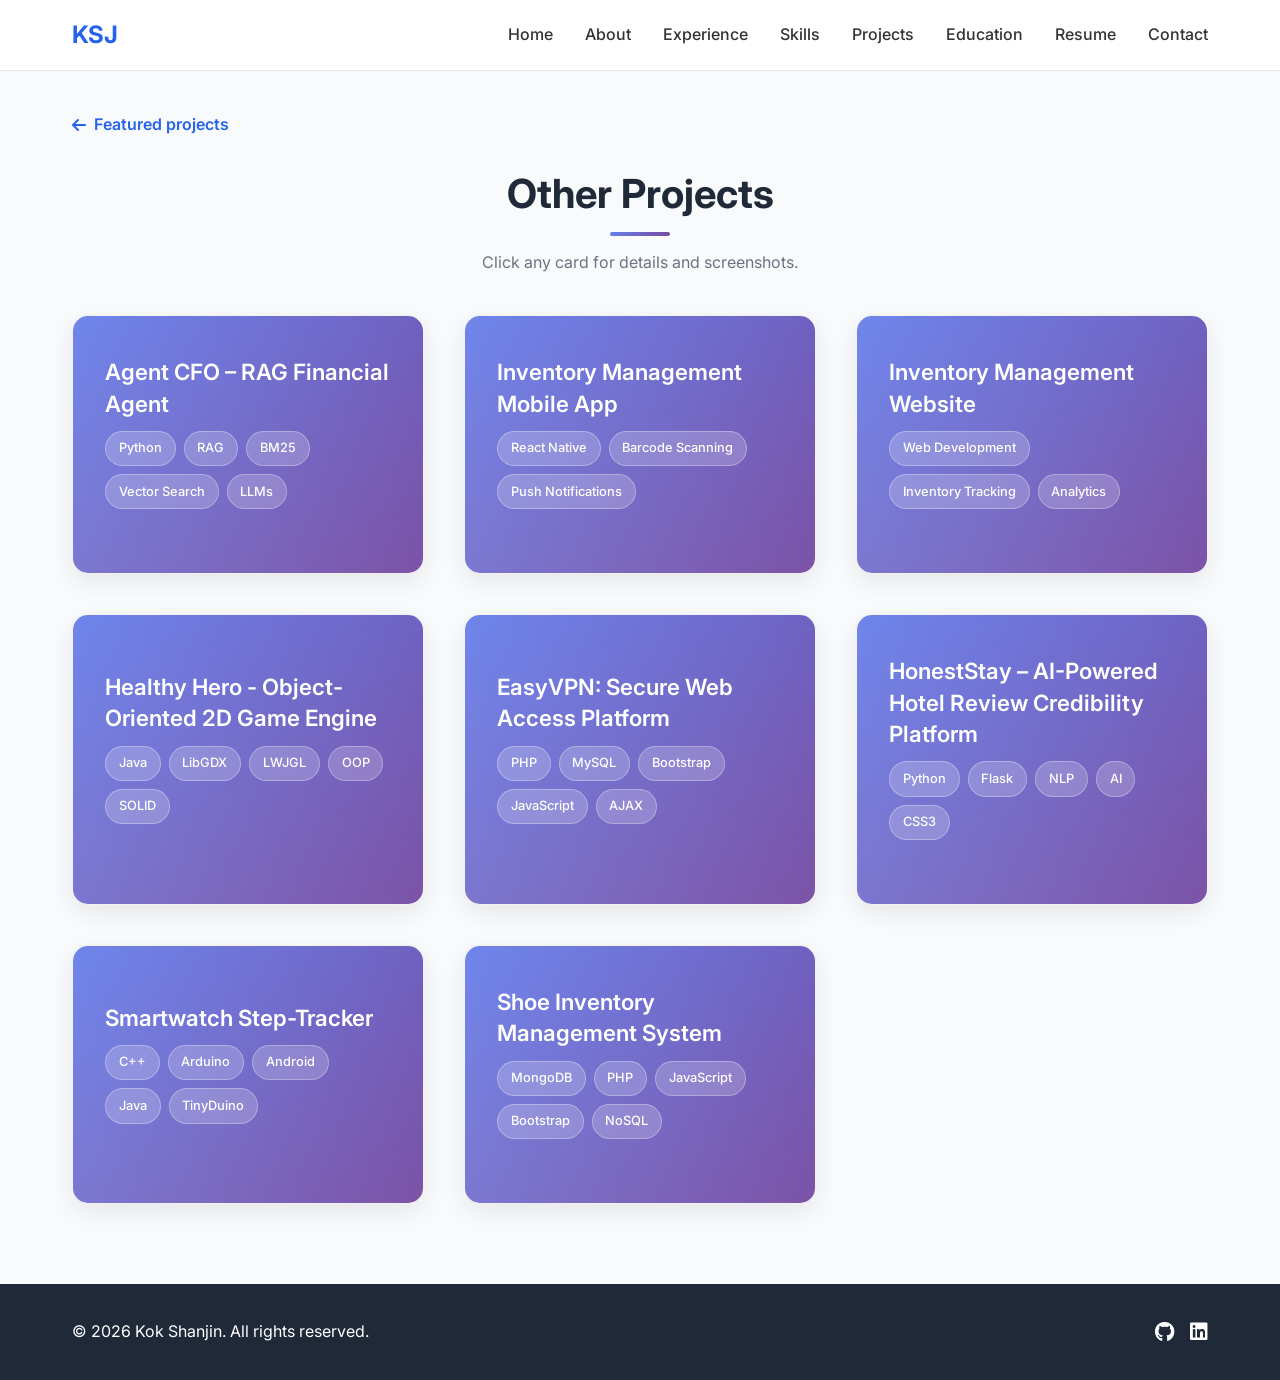
==== other-projects.html @ aec2866a "change the screenshots of some of the projects" ====
<!DOCTYPE html>
<html lang="en">

<head>
  <meta charset="UTF-8" />
  <meta name="viewport" content="width=device-width, initial-scale=1.0, maximum-scale=5.0, user-scalable=yes" />
  <meta name="theme-color" content="#2563eb" />
  <title>Other Projects | Kok Shanjin</title>
  <link rel="stylesheet" href="css/style.css" />
  <link href="https://fonts.googleapis.com/css2?family=Inter:wght@300;400;500;600;700&display=swap" rel="stylesheet">
  <link rel="stylesheet" href="https://cdnjs.cloudflare.com/ajax/libs/font-awesome/6.0.0/css/all.min.css">
</head>

<body class="subpage">
  <nav class="navbar">
    <div class="nav-container">
      <div class="nav-logo">
        <a href="index.html">KSJ</a>
      </div>
      <ul class="nav-menu">
        <li class="nav-item"><a href="index.html#home" class="nav-link">Home</a></li>
        <li class="nav-item"><a href="index.html#about" class="nav-link">About</a></li>
        <li class="nav-item"><a href="index.html#experience" class="nav-link">Experience</a></li>
        <li class="nav-item"><a href="index.html#skills" class="nav-link">Skills</a></li>
        <li class="nav-item"><a href="index.html#projects" class="nav-link active">Projects</a></li>
        <li class="nav-item"><a href="index.html#education" class="nav-link">Education</a></li>
        <li class="nav-item"><a href="index.html#resume" class="nav-link">Resume</a></li>
        <li class="nav-item"><a href="index.html#contact" class="nav-link">Contact</a></li>
      </ul>
      <div class="hamburger">
        <span class="bar"></span>
        <span class="bar"></span>
        <span class="bar"></span>
      </div>
    </div>
  </nav>

  <main class="projects other-projects-page">
    <div class="container">
      <a href="index.html#projects" class="project-back"><i class="fas fa-arrow-left"></i> Featured projects</a>
      <h1 class="section-title">Other Projects</h1>
      <p class="other-projects-intro">Click any card for details and screenshots.</p>
      <div class="projects-grid" id="otherProjects"></div>
    </div>
  </main>

  <footer class="footer">
    <div class="container">
      <div class="footer-content">
        <p>&copy; 2026 Kok Shanjin. All rights reserved.</p>
        <div class="social-links">
          <a href="https://github.com/shxnzzz" class="social-link" target="_blank" rel="noopener noreferrer"><i class="fab fa-github"></i></a>
          <a href="https://linkedin.com/in/shanjin-kok" class="social-link" target="_blank" rel="noopener noreferrer"><i class="fab fa-linkedin"></i></a>
        </div>
      </div>
    </div>
  </footer>

  <div id="projectModal" class="modal">
    <div class="modal-content">
      <span class="close" onclick="closeProjectModal()">&times;</span>
      <div id="modalContent"></div>
    </div>
  </div>

  <div id="imageModal" class="modal">
    <div class="modal-content image-modal-content">
      <span class="close" onclick="closeImageModal()">&times;</span>
      <img id="fullSizeImage" src="" alt="Full size image" class="full-size-image">
    </div>
  </div>

  <script src="js/projects-data.js"></script>
  <script src="js/script.js"></script>
</body>

</html>
---- css/style.css ----
/* Reset and Base Styles */
* {
  margin: 0;
  padding: 0;
  box-sizing: border-box;
}

html {
  scroll-behavior: smooth;
}

body {
  font-family: 'Inter', -apple-system, BlinkMacSystemFont, 'Segoe UI', Roboto, sans-serif;
  line-height: 1.6;
  color: #333;
  background-color: #ffffff;
  overflow-x: hidden;
  -webkit-font-smoothing: antialiased;
  -moz-osx-font-smoothing: grayscale;
  -webkit-tap-highlight-color: transparent;
}

.container {
  max-width: 1200px;
  margin: 0 auto;
  padding: 0 2rem;
}

/* Navigation */
.navbar {
  position: fixed;
  top: 0;
  width: 100%;
  background: rgba(255, 255, 255, 0.95);
  backdrop-filter: blur(10px);
  z-index: 1000;
  padding: 1rem 0;
  transition: all 0.3s ease;
  border-bottom: 1px solid rgba(0, 0, 0, 0.1);
}

.nav-container {
  max-width: 1200px;
  margin: 0 auto;
  padding: 0 2rem;
  display: flex;
  justify-content: space-between;
  align-items: center;
}

.nav-logo a {
  font-size: 1.5rem;
  font-weight: 700;
  color: #2563eb;
  text-decoration: none;
  transition: color 0.3s ease;
}

.nav-logo a:hover {
  color: #1d4ed8;
}

.nav-menu {
  display: flex;
  list-style: none;
  gap: 2rem;
}

.nav-link {
  color: #333;
  text-decoration: none;
  font-weight: 500;
  transition: color 0.3s ease;
  position: relative;
}

.nav-link:hover {
  color: #2563eb;
}

.nav-link::after {
  content: '';
  position: absolute;
  width: 0;
  height: 2px;
  bottom: -5px;
  left: 0;
  background-color: #2563eb;
  transition: width 0.3s ease;
}

.nav-link:hover::after {
  width: 100%;
}

.hamburger {
  display: none;
  flex-direction: column;
  cursor: pointer;
  padding: 0.5rem;
  border-radius: 4px;
  transition: all 0.3s ease;
}

.hamburger:hover {
  background-color: rgba(37, 99, 235, 0.1);
}

.bar {
  width: 25px;
  height: 3px;
  background-color: #333;
  margin: 3px 0;
  transition: 0.3s ease;
  border-radius: 2px;
}

.hamburger.active .bar:nth-child(1) {
  transform: rotate(-45deg) translate(-5px, 6px);
}

.hamburger.active .bar:nth-child(2) {
  opacity: 0;
}

.hamburger.active .bar:nth-child(3) {
  transform: rotate(45deg) translate(-5px, -6px);
}

/* Hero Section */
.hero {
  min-height: 100vh;
  display: flex;
  align-items: center;
  background: linear-gradient(135deg, #667eea 0%, #764ba2 100%);
  color: white;
  padding-top: 80px;
}

.hero-container {
  max-width: 1200px;
  margin: 0 auto;
  padding: 0 2rem;
  display: grid;
  grid-template-columns: 1fr 1fr;
  gap: 4rem;
  align-items: center;
}

.hero-title {
  font-size: 3.5rem;
  font-weight: 700;
  margin-bottom: 1rem;
  line-height: 1.2;
}

.highlight {
  color: #fbbf24;
}

.hero-subtitle {
  font-size: 1.25rem;
  margin-bottom: 1rem;
  opacity: 0.9;
}

.hero-description {
  font-size: 1.1rem;
  margin-bottom: 2rem;
  opacity: 0.8;
  line-height: 1.7;
}

.hero-buttons {
  display: flex;
  gap: 1rem;
  flex-wrap: wrap;
}

.btn {
  padding: 0.75rem 2rem;
  border-radius: 8px;
  text-decoration: none;
  font-weight: 600;
  transition: all 0.3s ease;
  display: inline-block;
  border: none;
  cursor: pointer;
  font-size: 1rem;
}

.btn-primary {
  background: #fbbf24;
  color: #1f2937;
}

.btn-primary:hover {
  background: #f59e0b;
  transform: translateY(-2px);
  box-shadow: 0 10px 25px rgba(251, 191, 36, 0.3);
}

.btn-secondary {
  background: #f1f5f9;
  color: #2563eb;
  border: 2px solid #2563eb;
  box-shadow: 0 2px 4px rgba(37, 99, 235, 0.1);
}

.btn-secondary:hover {
  background: #2563eb;
  color: white;
  transform: translateY(-2px);
  box-shadow: 0 10px 25px rgba(37, 99, 235, 0.3);
}

/* Hero section secondary button styling */
.hero .btn-secondary {
  background: transparent;
  color: white;
  border: 2px solid white;
}

.hero .btn-secondary:hover {
  background: white;
  color: #1f2937;
  transform: translateY(-2px);
  box-shadow: 0 10px 25px rgba(255, 255, 255, 0.3);
}

.hero-image {
  display: flex;
  justify-content: center;
  align-items: center;
}

.profile-image {
  width: 300px;
  height: 300px;
  border-radius: 50%;
  object-fit: cover;
  border: 3px solid rgba(255, 255, 255, 0.2);
  box-shadow: 0 10px 30px rgba(0, 0, 0, 0.3);
  transition: transform 0.3s ease;
}

.profile-image:hover {
  transform: scale(1.05);
}

.profile-placeholder {
  width: 300px;
  height: 300px;
  background: rgba(255, 255, 255, 0.1);
  border-radius: 50%;
  display: flex;
  align-items: center;
  justify-content: center;
  font-size: 5rem;
  color: rgba(255, 255, 255, 0.3);
  border: 3px solid rgba(255, 255, 255, 0.2);
}

/* Section Styles */
section {
  padding: 5rem 0;
}

.section-title {
  font-size: 2.5rem;
  font-weight: 700;
  text-align: center;
  margin-bottom: 3rem;
  color: #1f2937;
  position: relative;
}

.section-title::after {
  content: '';
  position: absolute;
  bottom: -10px;
  left: 50%;
  transform: translateX(-50%);
  width: 60px;
  height: 4px;
  background: linear-gradient(90deg, #667eea, #764ba2);
  border-radius: 2px;
}

/* About Section */
.about {
  background: #f8fafc;
}

.about-content {
  max-width: 800px;
  margin: 0 auto;
}

.about-text p {
  font-size: 1.1rem;
  margin-bottom: 1.5rem;
  color: #4b5563;
  line-height: 1.8;
}

.about-stats {
  display: grid;
  grid-template-columns: repeat(auto-fit, minmax(150px, 1fr));
  gap: 2rem;
  margin-top: 3rem;
}

.stat {
  text-align: center;
  padding: 2rem;
  background: white;
  border-radius: 12px;
  box-shadow: 0 4px 6px rgba(0, 0, 0, 0.05);
  transition: transform 0.3s ease;
}

.stat:hover {
  transform: translateY(-5px);
}

.stat h3 {
  font-size: 2.5rem;
  font-weight: 700;
  color: #2563eb;
  margin-bottom: 0.5rem;
}

.stat p {
  color: #6b7280;
  font-weight: 500;
}

/* Work Experience Section */
.experience {
  background: #f8fafc;
}

.experience-timeline {
  max-width: 800px;
  margin: 0 auto;
}

.experience-item {
  background: white;
  padding: 2rem 2rem 2rem 3.25rem;
  border-radius: 12px;
  box-shadow: 0 4px 6px rgba(0, 0, 0, 0.05);
  margin-bottom: 2rem;
  position: relative;
  transition: transform 0.3s ease;
}

.experience-item:hover {
  transform: translateY(-5px);
}

.experience-item::before {
  content: '';
  position: absolute;
  left: 1.25rem;
  top: 2.6rem;
  width: 12px;
  height: 12px;
  background: #2563eb;
  border-radius: 50%;
  border: 3px solid white;
  box-shadow: 0 0 0 3px #e0e7ff;
}

.experience-header h3 {
  font-size: 1.5rem;
  font-weight: 600;
  color: #1f2937;
  margin-bottom: 0.5rem;
}

.company {
  font-size: 1.1rem;
  color: #2563eb;
  font-weight: 500;
  margin-bottom: 0.25rem;
}

.duration {
  color: #6b7280;
  font-size: 0.9rem;
  margin-bottom: 1rem;
}

.experience-content ul {
  list-style: none;
  padding: 0;
}

.experience-content li {
  position: relative;
  padding-left: 1.5rem;
  margin-bottom: 0.75rem;
  color: #4b5563;
  line-height: 1.6;
}

.experience-content li::before {
  content: '▸';
  position: absolute;
  left: 0;
  color: #2563eb;
  font-weight: bold;
}

/* Education Section */
.education {
  background: #f8fafc;
}

.education-timeline {
  max-width: 900px;
  margin: 0 auto;
}

.education-item {
  background: white;
  padding: 2.5rem 2.5rem 2.5rem 3.5rem;
  border-radius: 12px;
  box-shadow: 0 4px 6px rgba(0, 0, 0, 0.05);
  margin-bottom: 2rem;
  position: relative;
  transition: transform 0.3s ease;
}

.education-item:hover {
  transform: translateY(-5px);
}

.education-item::before {
  content: '';
  position: absolute;
  left: 1.25rem;
  top: 3.1rem;
  width: 12px;
  height: 12px;
  background: #10b981;
  border-radius: 50%;
  border: 3px solid white;
  box-shadow: 0 0 0 3px #d1fae5;
}

.education-header h3 {
  font-size: 1.5rem;
  font-weight: 600;
  color: #1f2937;
  margin-bottom: 0.5rem;
}

.degree {
  font-size: 1.1rem;
  color: #10b981;
  font-weight: 500;
  margin-bottom: 0.25rem;
}

.education-content h4 {
  font-size: 1.1rem;
  font-weight: 600;
  color: #374151;
  margin: 1.5rem 0 1rem 0;
}

.education-content h4:first-of-type {
  margin-top: 1rem;
}

.education-content ul {
  list-style: none;
  padding: 0;
}

.education-content li {
  position: relative;
  padding-left: 1.5rem;
  margin-bottom: 0.75rem;
  color: #4b5563;
  line-height: 1.6;
}

.education-content li::before {
  content: '▸';
  position: absolute;
  left: 0;
  color: #10b981;
  font-weight: bold;
}

.education-content ul ul {
  margin-top: 0.5rem;
  margin-left: 1rem;
}

.education-content ul ul li {
  font-size: 0.95rem;
  color: #6b7280;
}

.education-content ul ul li::before {
  content: '•';
  color: #10b981;
}

/* Skills Section */
.skills-grid {
  display: grid;
  grid-template-columns: repeat(auto-fill, minmax(min(100%, 340px), 1fr));
  gap: 2rem;
}

.skill-category {
  background: white;
  padding: 2rem;
  border-radius: 12px;
  box-shadow: 0 4px 6px rgba(0, 0, 0, 0.05);
  transition: transform 0.3s ease;
}

.skill-category:hover {
  transform: translateY(-5px);
}

.skill-category h3 {
  font-size: 1.5rem;
  font-weight: 600;
  margin-bottom: 1.5rem;
  color: #1f2937;
}

.skill-items {
  display: flex;
  flex-wrap: wrap;
  gap: 0.75rem;
}

.skill-item {
  background: #e0e7ff;
  color: #3730a3;
  padding: 0.75rem 1rem;
  border-radius: 20px;
  font-size: 0.9rem;
  font-weight: 500;
  transition: all 0.3s ease;
  display: flex;
  align-items: center;
  gap: 0.5rem;
  border: 1px solid transparent;
}

.skill-item:hover {
  background: #c7d2fe;
  transform: translateY(-2px);
  box-shadow: 0 4px 8px rgba(0, 0, 0, 0.1);
}

.skill-icon {
  width: 20px;
  height: 20px;
  object-fit: contain;
}

.skill-item i {
  font-size: 1rem;
  color: #3730a3;
}

/* Projects Section */
.projects {
  background: #f8fafc;
}

.projects-grid {
  display: grid;
  grid-template-columns: repeat(auto-fill, minmax(min(100%, 300px), 1fr));
  gap: 2.5rem;
  max-width: 1200px;
  margin: 0 auto;
}

.project-card {
  background: white;
  border-radius: 16px;
  overflow: hidden;
  box-shadow: 0 8px 25px rgba(0, 0, 0, 0.08);
  transition: all 0.4s ease;
  border: 1px solid rgba(0, 0, 0, 0.05);
  cursor: pointer;
  min-height: 200px;
  display: flex;
  flex-direction: column;
}

.project-card:hover {
  transform: translateY(-8px) scale(1.02);
  box-shadow: 0 20px 40px rgba(0, 0, 0, 0.15);
  border-color: rgba(37, 99, 235, 0.2);
}

.project-image {
  height: 200px;
  background: linear-gradient(135deg, #667eea 0%, #764ba2 100%);
  display: flex;
  align-items: center;
  justify-content: center;
}

.project-placeholder {
  font-size: 3rem;
  color: rgba(255, 255, 255, 0.7);
}

.project-content {
  padding: 2rem;
}

.project-content h3 {
  font-size: 1.5rem;
  font-weight: 600;
  margin-bottom: 1rem;
  color: #1f2937;
}

.project-content p {
  color: #6b7280;
  margin-bottom: 1.5rem;
  line-height: 1.6;
}

.project-tech {
  display: flex;
  flex-wrap: wrap;
  gap: 0.5rem;
  margin-bottom: 1.5rem;
  position: relative;
  z-index: 1;
}

.project-tech span {
  background: rgba(255, 255, 255, 0.2);
  color: white;
  padding: 0.4rem 0.8rem;
  border-radius: 20px;
  font-size: 0.8rem;
  font-weight: 500;
  backdrop-filter: blur(10px);
  border: 1px solid rgba(255, 255, 255, 0.3);
  transition: all 0.3s ease;
}

.project-tech span:hover {
  background: rgba(255, 255, 255, 0.3);
  transform: translateY(-2px);
}

.project-live-link {
  display: inline-flex;
  align-items: center;
  gap: 0.4rem;
  align-self: flex-start;
  position: relative;
  z-index: 2;
  color: white;
  text-decoration: none;
  font-size: 0.85rem;
  font-weight: 600;
  padding: 0.35rem 0.85rem;
  border-radius: 20px;
  border: 1px solid rgba(255, 255, 255, 0.55);
  background: rgba(255, 255, 255, 0.18);
}

.project-live-link:hover {
  background: rgba(255, 255, 255, 0.32);
}

.modal-live-link {
  margin-bottom: 1.5rem;
}

.project-links {
  display: flex;
  gap: 1rem;
}

.project-link {
  color: #2563eb;
  text-decoration: none;
  font-weight: 500;
  transition: color 0.3s ease;
  display: flex;
  align-items: center;
  gap: 0.5rem;
}

.project-link:hover {
  color: #1d4ed8;
}

/* Project Image Styling */
.project-img {
  width: 100%;
  height: 200px;
  object-fit: cover;
  border-radius: 8px 8px 0 0;
  transition: transform 0.3s ease;
}

.project-img:hover {
  transform: scale(1.05);
}

/* Project Features Styling */
.project-features {
  margin: 1.5rem 0;
}

.project-features h4 {
  font-size: 1.1rem;
  font-weight: 600;
  color: #1f2937;
  margin-bottom: 0.75rem;
}

.project-features ul {
  list-style: none;
  padding: 0;
  margin: 0;
}

.project-features li {
  position: relative;
  padding-left: 1.25rem;
  margin-bottom: 0.5rem;
  color: #4b5563;
  font-size: 0.95rem;
  line-height: 1.5;
}

.project-features li::before {
  content: '▸';
  position: absolute;
  left: 0;
  color: #10b981;
  font-weight: bold;
}

/* Project Role Styling */
.project-role {
  margin: 1.5rem 0;
  padding: 1rem;
  background: #f0f9ff;
  border-left: 4px solid #0ea5e9;
  border-radius: 0 8px 8px 0;
}

.project-role h4 {
  font-size: 1.1rem;
  font-weight: 600;
  color: #0c4a6e;
  margin-bottom: 0.5rem;
}

.project-role p {
  color: #0369a1;
  margin: 0;
  font-size: 0.95rem;
  line-height: 1.5;
}

/* Project Achievement Styling */
.project-achievement {
  margin: 1.5rem 0;
  padding: 1rem;
  background: #f0fdf4;
  border-left: 4px solid #10b981;
  border-radius: 0 8px 8px 0;
}

.project-achievement p {
  color: #065f46;
  margin: 0;
  font-size: 0.95rem;
  line-height: 1.5;
}

/* Project Gallery Styling */
.project-gallery {
  display: flex;
  gap: 0.5rem;
  margin-top: 1rem;
  overflow-x: auto;
  padding-bottom: 0.5rem;
}

.gallery-img {
  width: 80px;
  height: 60px;
  object-fit: cover;
  border-radius: 6px;
  border: 2px solid #e5e7eb;
  transition: all 0.3s ease;
  flex-shrink: 0;
}

.gallery-img:hover {
  transform: scale(1.1);
  border-color: #10b981;
  box-shadow: 0 4px 8px rgba(0, 0, 0, 0.1);
}

/* New Project Card Structure */
.project-card {
  cursor: pointer;
  transition: all 0.3s ease;
}

.project-header {
  display: flex;
  align-items: center;
  gap: 1.5rem;
  padding: 2.5rem 2rem;
  background: linear-gradient(135deg, #667eea 0%, #764ba2 100%);
  color: white;
  position: relative;
  overflow: hidden;
  flex: 1; /* Take up remaining space */
}

.project-header::before {
  content: '';
  position: absolute;
  top: 0;
  left: 0;
  right: 0;
  bottom: 0;
  background: linear-gradient(45deg, rgba(255,255,255,0.1) 0%, rgba(255,255,255,0) 100%);
  pointer-events: none;
}

.project-basic-info {
  flex: 1;
  display: flex;
  flex-direction: column;
  gap: 0.75rem;
}

.project-basic-info h3 {
  margin: 0;
  font-size: 1.4rem;
  font-weight: 600;
  color: white;
  position: relative;
  z-index: 1;
  line-height: 1.4;
  overflow-wrap: break-word;
}

.expand-indicator {
  align-self: flex-end;
  color: #6b7280;
  transition: transform 0.3s ease;
}

.project-card.expanded .expand-indicator {
  transform: rotate(180deg);
}

.project-expanded-content {
  padding-top: 1rem;
  border-top: 1px solid #e5e7eb;
  animation: slideDown 0.3s ease;
}

@keyframes slideDown {
  from {
    opacity: 0;
    transform: translateY(-10px);
  }
  to {
    opacity: 1;
    transform: translateY(0);
  }
}

/* Resume Section */
.resume {
  background: linear-gradient(135deg, #f8fafc 0%, #e2e8f0 100%);
}

.resume-content {
  text-align: center;
  max-width: 700px;
  margin: 0 auto;
  background: white;
  border-radius: 20px;
  padding: 3rem;
  box-shadow: 0 20px 40px rgba(0, 0, 0, 0.1);
  border: 1px solid rgba(0, 0, 0, 0.05);
}

.resume-content p {
  font-size: 1.2rem;
  color: #6b7280;
  margin-bottom: 2.5rem;
  line-height: 1.7;
}

.resume-buttons {
  display: flex;
  gap: 1.5rem;
  justify-content: center;
  flex-wrap: wrap;
}

.resume-buttons .btn {
  display: flex;
  align-items: center;
  gap: 0.75rem;
  padding: 1rem 2rem;
  font-size: 1.1rem;
  font-weight: 600;
  border-radius: 12px;
  transition: all 0.3s ease;
}

.resume-buttons .btn-secondary {
  background: #e2e8f0;
  color: #2563eb;
  border: 2px solid #2563eb;
  box-shadow: 0 2px 4px rgba(37, 99, 235, 0.1);
}

.resume-buttons .btn:hover {
  transform: translateY(-2px);
  box-shadow: 0 8px 25px rgba(0, 0, 0, 0.15);
}

/* Contact Links */
.contact-link {
  color: #2563eb;
  text-decoration: none;
  transition: color 0.3s ease;
}

.contact-link:hover {
  color: #1d4ed8;
  text-decoration: underline;
}

/* Contact Section */
.contact-content {
  display: flex;
  justify-content: center;
  align-items: center;
  max-width: 800px;
  margin: 0 auto;
  background: white;
  border-radius: 20px;
  padding: 3rem;
  box-shadow: 0 20px 40px rgba(0, 0, 0, 0.1);
  border: 1px solid rgba(0, 0, 0, 0.05);
}

.contact-info h3 {
  font-size: 2.5rem;
  font-weight: 700;
  margin-bottom: 1.5rem;
  color: #1f2937;
  text-align: center;
  background: linear-gradient(135deg, #667eea 0%, #764ba2 100%);
  -webkit-background-clip: text;
  -webkit-text-fill-color: transparent;
  background-clip: text;
}

.contact-info p {
  color: #6b7280;
  margin-bottom: 3rem;
  line-height: 1.7;
  text-align: center;
  font-size: 1.1rem;
}

.contact-methods {
  display: flex;
  flex-direction: column;
  gap: 2rem;
}

.contact-method {
  display: flex;
  align-items: center;
  gap: 1.5rem;
  padding: 1.5rem;
  background: #f8fafc;
  border-radius: 12px;
  transition: all 0.3s ease;
  border: 1px solid rgba(0, 0, 0, 0.05);
}

.contact-method:hover {
  background: #f1f5f9;
  transform: translateY(-2px);
  box-shadow: 0 8px 25px rgba(0, 0, 0, 0.1);
}

.contact-method i {
  font-size: 2rem;
  color: #2563eb;
  width: 40px;
  text-align: center;
}

.contact-method h4 {
  font-weight: 600;
  margin-bottom: 0.25rem;
  color: #1f2937;
}

.contact-method p {
  color: #6b7280;
  margin: 0;
}

.contact-form {
  background: white;
  padding: 2rem;
  border-radius: 12px;
  box-shadow: 0 4px 6px rgba(0, 0, 0, 0.05);
}

.form-group {
  margin-bottom: 1.5rem;
}

.form-group input,
.form-group textarea {
  width: 100%;
  padding: 0.75rem;
  border: 2px solid #e5e7eb;
  border-radius: 8px;
  font-size: 1rem;
  transition: border-color 0.3s ease;
  font-family: inherit;
}

.form-group input:focus,
.form-group textarea:focus {
  outline: none;
  border-color: #2563eb;
}

.form-group textarea {
  resize: vertical;
  min-height: 120px;
}

/* Footer */
.footer {
  background: #1f2937;
  color: white;
  padding: 2rem 0;
}

.footer-content {
  display: flex;
  justify-content: space-between;
  align-items: center;
  flex-wrap: wrap;
  gap: 1rem;
}

.social-links {
  display: flex;
  gap: 1rem;
}

.social-link {
  color: white;
  font-size: 1.25rem;
  transition: color 0.3s ease;
}

.social-link:hover {
  color: #fbbf24;
}

/* Responsive Design */
@media (max-width: 768px) {
  .hamburger {
    display: flex;
    z-index: 1001;
  }

  .nav-menu {
    position: fixed;
    left: -100%;
    top: 0;
    flex-direction: column;
    background-color: rgba(255, 255, 255, 0.98);
    backdrop-filter: blur(10px);
    width: 100%;
    height: 100vh;
    text-align: center;
    transition: 0.3s ease;
    box-shadow: 0 10px 27px rgba(0, 0, 0, 0.1);
    padding: 5rem 0 2rem 0;
    z-index: 1000;
    overflow-y: auto;
  }

  .nav-menu.active {
    left: 0;
  }

  .nav-menu li {
    margin: 1rem 0;
  }

  .nav-link {
    font-size: 1.2rem;
    padding: 1rem 2rem;
    display: block;
    border-radius: 8px;
    margin: 0 1rem;
    transition: all 0.3s ease;
  }

  .nav-link:hover {
    background-color: rgba(37, 99, 235, 0.1);
    color: #2563eb;
  }

  .container {
    padding: 0 1rem;
  }

  .nav-container {
    padding: 0 1rem;
  }

  .hero-container {
    grid-template-columns: 1fr;
    text-align: center;
    gap: 2rem;
    padding: 0 1rem;
  }

  .hero-title {
    font-size: 2.5rem;
    line-height: 1.1;
    margin-bottom: 1.5rem;
  }

  .hero-subtitle {
    font-size: 1.1rem;
    margin-bottom: 1.5rem;
  }

  .hero-description {
    font-size: 1rem;
    margin-bottom: 2.5rem;
  }

  .hero-buttons {
    justify-content: center;
    flex-direction: column;
    align-items: center;
    gap: 1rem;
  }

  .btn {
    width: 100%;
    max-width: 280px;
    padding: 1rem 2rem;
    font-size: 1.1rem;
    text-align: center;
  }

  .profile-image {
    width: 250px;
    height: 250px;
  }

  .contact-content {
    grid-template-columns: 1fr;
    gap: 2rem;
  }

  section {
    padding: 3rem 0;
  }

  .section-title {
    font-size: 2rem;
    margin-bottom: 2rem;
  }

  .about-stats {
    grid-template-columns: 1fr;
    gap: 1.5rem;
    margin-top: 2rem;
  }

  .stat {
    padding: 1.5rem;
  }

  .stat h3 {
    font-size: 2rem;
  }

  .projects-grid {
    gap: 1.5rem;
  }

  .project-header {
    padding: 2rem 1.5rem;
    flex-direction: column;
    align-items: flex-start;
    gap: 1rem;
  }

  .project-basic-info h3 {
    font-size: 1.2rem;
  }

  .project-tech {
    gap: 0.5rem;
  }

  .project-tech span {
    font-size: 0.75rem;
    padding: 0.3rem 0.6rem;
  }

  .project-gallery {
    gap: 0.5rem;
    margin-top: 1rem;
  }

  .gallery-img {
    width: 70px;
    height: 50px;
  }

  .skills-grid {
    gap: 1.5rem;
  }

  .skill-category {
    padding: 1.5rem;
  }

  .skill-category h3 {
    font-size: 1.3rem;
    margin-bottom: 1rem;
  }

  .skill-items {
    gap: 0.5rem;
  }

  .skill-item {
    padding: 0.6rem 0.8rem;
    font-size: 0.85rem;
  }

  .experience-item {
    padding: 1.5rem 1.5rem 1.5rem 3rem;
    margin-bottom: 1.5rem;
  }

  .experience-header h3 {
    font-size: 1.3rem;
  }

  .company {
    font-size: 1rem;
  }

  .education-item {
    padding: 1.5rem 1.5rem 1.5rem 3rem;
    margin-bottom: 1.5rem;
  }

  .education-header h3 {
    font-size: 1.3rem;
  }

  .degree {
    font-size: 1rem;
  }

  .contact-content {
    padding: 2rem 1.5rem;
    margin: 0 1rem;
  }

  .contact-info h3 {
    font-size: 1.8rem;
    margin-bottom: 1rem;
  }

  .contact-info p {
    font-size: 1rem;
    margin-bottom: 2rem;
  }

  .contact-methods {
    gap: 1.5rem;
  }

  .contact-method {
    padding: 1rem;
    flex-direction: column;
    text-align: center;
    gap: 0.5rem;
  }

  .contact-method i {
    font-size: 1.5rem;
  }

  .contact-method h4 {
    font-size: 1rem;
  }

  .contact-method p {
    font-size: 0.9rem;
  }

  .resume-content {
    padding: 2rem 1.5rem;
    margin: 0 1rem;
  }

  .resume-content p {
    font-size: 1rem;
    margin-bottom: 2rem;
  }

  .resume-buttons {
    flex-direction: column;
    align-items: center;
    gap: 1rem;
  }
  
  .resume-buttons .btn {
    width: 100%;
    max-width: 300px;
    justify-content: center;
    padding: 1rem 2rem;
    font-size: 1rem;
  }

  .footer-content {
    flex-direction: column;
    text-align: center;
    gap: 1rem;
    padding: 0 1rem;
  }
  
  /* Modal responsive styles */
  .modal-content {
    margin: 5% auto;
    padding: 1.5rem;
    width: 95%;
    max-height: 90vh;
    border-radius: 8px;
  }
  
  .modal-project-title {
    font-size: 1.5rem;
    padding-right: 2rem;
    line-height: 1.3;
  }
  
  .modal-project-description {
    font-size: 1rem;
    line-height: 1.6;
  }
  
  .modal-project-tech {
    gap: 0.4rem;
  }
  
  .modal-project-tech span {
    font-size: 0.8rem;
    padding: 0.4rem 0.8rem;
  }
  
  .modal-project-features h4 {
    font-size: 1.1rem;
  }
  
  .modal-project-features li {
    font-size: 0.9rem;
    line-height: 1.5;
  }
  
  .modal-project-role,
  .modal-project-achievement {
    padding: 1rem;
  }
  
  .modal-project-role h4,
  .modal-project-achievement h4 {
    font-size: 1rem;
  }
  
  .modal-project-role p,
  .modal-project-achievement p {
    font-size: 0.9rem;
  }
  
  .modal-project-gallery {
    gap: 1rem;
  }
  
  .modal-gallery-img {
    max-height: 300px;
    border-radius: 6px;
  }
  
  .close {
    font-size: 24px;
    top: 0.5rem;
    right: 1rem;
  }
}

@media (max-width: 768px) {
  .projects-grid {
    gap: 1.5rem;
  }
}

/* Half-screen and medium width optimizations */
@media (max-width: 1024px) and (min-width: 769px) {
  .projects-grid {
    gap: 2rem;
  }
  
  .project-basic-info h3 {
    font-size: 1.3rem;
  }
  
  .project-header {
    padding: 2rem 1.5rem;
  }
}

/* Touch-friendly interactions */
@media (hover: none) and (pointer: coarse) {
  .btn {
    min-height: 44px;
    padding: 0.75rem 1.5rem;
  }
  
  .nav-link {
    min-height: 44px;
    display: flex;
    align-items: center;
    justify-content: center;
  }
  
  .project-card {
    cursor: pointer;
  }
  
  .skill-item {
    min-height: 44px;
    display: flex;
    align-items: center;
    justify-content: center;
  }
  
  .contact-method {
    min-height: 60px;
    cursor: pointer;
  }
  
  .gallery-img {
    min-height: 44px;
    min-width: 44px;
  }
}

@media (max-width: 480px) {
  .container {
    padding: 0 0.75rem;
  }

  .nav-container {
    padding: 0 0.75rem;
  }

  .hero-container {
    padding: 0 0.75rem;
  }

  .hero-title {
    font-size: 2rem;
    line-height: 1.1;
  }

  .hero-subtitle {
    font-size: 1rem;
  }

  .hero-description {
    font-size: 0.95rem;
  }

  .section-title {
    font-size: 1.8rem;
  }

  .btn {
    padding: 0.8rem 1.5rem;
    font-size: 1rem;
    min-height: 48px;
  }

  .profile-image {
    width: 200px;
    height: 200px;
  }

  .about-text p {
    font-size: 1rem;
    line-height: 1.7;
  }

  .stat {
    padding: 1.25rem;
  }

  .stat h3 {
    font-size: 1.8rem;
  }

  .project-header {
    padding: 1.5rem 1rem;
  }

  .project-basic-info h3 {
    font-size: 1.1rem;
  }

  .skill-category {
    padding: 1.25rem;
  }

  .skill-category h3 {
    font-size: 1.2rem;
  }

  .skill-item {
    padding: 0.5rem 0.7rem;
    font-size: 0.8rem;
  }

  .experience-item,
  .education-item {
    padding: 1.25rem 1.25rem 1.25rem 3rem;
  }

  .experience-header h3,
  .education-header h3 {
    font-size: 1.2rem;
  }

  .contact-content {
    padding: 1.5rem 1rem;
    margin: 0 0.5rem;
  }

  .contact-info h3 {
    font-size: 1.6rem;
  }

  .resume-content {
    padding: 1.5rem 1rem;
    margin: 0 0.5rem;
  }

  .modal-content {
    margin: 2% auto;
    padding: 1rem;
    width: 98%;
  }

  .modal-project-title {
    font-size: 1.3rem;
    padding-right: 1.5rem;
  }

  .modal-project-description {
    font-size: 0.95rem;
  }

  .modal-project-tech span {
    font-size: 0.75rem;
    padding: 0.3rem 0.6rem;
  }

  .modal-project-features li {
    font-size: 0.85rem;
  }

  .modal-gallery-img {
    max-height: 250px;
  }
}

/* Modal Styles */
.modal {
  display: none;
  position: fixed;
  z-index: 2000;
  left: 0;
  top: 0;
  width: 100%;
  height: 100%;
  background-color: rgba(0, 0, 0, 0.5);
  backdrop-filter: blur(5px);
  animation: fadeIn 0.3s ease;
}

.modal-content {
  background-color: white;
  margin: 5% auto;
  padding: 2rem;
  border-radius: 12px;
  width: 90%;
  max-width: 800px;
  max-height: 80vh;
  overflow-y: auto;
  position: relative;
  animation: slideIn 0.3s ease;
}

.close {
  color: #aaa;
  float: right;
  font-size: 28px;
  font-weight: bold;
  cursor: pointer;
  position: absolute;
  top: 1rem;
  right: 1.5rem;
  transition: color 0.3s ease;
}

.close:hover,
.close:focus {
  color: #000;
}

.modal-project-title {
  font-size: 2rem;
  font-weight: 700;
  color: #1f2937;
  margin-bottom: 1rem;
  padding-right: 2rem;
}

.modal-project-description {
  font-size: 1.1rem;
  color: #6b7280;
  line-height: 1.7;
  margin-bottom: 2rem;
}

.modal-project-tech {
  display: flex;
  flex-wrap: wrap;
  gap: 0.5rem;
  margin-bottom: 2rem;
}

.modal-project-tech span {
  background: #e0e7ff;
  color: #3730a3;
  padding: 0.5rem 1rem;
  border-radius: 20px;
  font-size: 0.9rem;
  font-weight: 500;
}

.modal-project-features {
  margin-bottom: 2rem;
}

.modal-project-features h4 {
  font-size: 1.2rem;
  font-weight: 600;
  color: #1f2937;
  margin-bottom: 1rem;
}

.modal-project-features ul {
  list-style: none;
  padding: 0;
}

.modal-project-features li {
  position: relative;
  padding-left: 1.5rem;
  margin-bottom: 0.75rem;
  color: #4b5563;
  line-height: 1.6;
}

.modal-project-features li::before {
  content: '▸';
  position: absolute;
  left: 0;
  color: #10b981;
  font-weight: bold;
}

.modal-project-role {
  background: #f0f9ff;
  padding: 1.5rem;
  border-radius: 8px;
  border-left: 4px solid #0ea5e9;
  margin-bottom: 2rem;
}

.modal-project-role h4 {
  font-size: 1.1rem;
  font-weight: 600;
  color: #0c4a6e;
  margin-bottom: 0.5rem;
}

.modal-project-role p {
  color: #0369a1;
  margin: 0;
  line-height: 1.6;
}

.modal-project-achievement {
  background: #f0fdf4;
  padding: 1.5rem;
  border-radius: 8px;
  border-left: 4px solid #10b981;
  margin-bottom: 2rem;
}

.modal-project-achievement p {
  color: #065f46;
  margin: 0;
  line-height: 1.6;
}

.modal-project-gallery {
  display: flex;
  flex-direction: column;
  gap: 1.5rem;
  margin-top: 2rem;
}

.modal-gallery-img {
  width: 100%;
  max-height: 400px;
  object-fit: contain;
  border-radius: 8px;
  border: 2px solid #e5e7eb;
  transition: transform 0.3s ease;
  background-color: #f8f9fa;
}

.modal-gallery-img:hover {
  transform: scale(1.05);
  cursor: pointer;
}

/* Full Size Image Modal */
.image-modal-content {
  background-color: rgba(0, 0, 0, 0.9);
  display: flex;
  justify-content: center;
  align-items: center;
  padding: 1rem;
  max-width: 95vw;
  max-height: 95vh;
  margin: 2.5vh auto;
}

.full-size-image {
  max-width: 100%;
  max-height: 100%;
  object-fit: contain;
  border-radius: 8px;
  box-shadow: 0 10px 30px rgba(0, 0, 0, 0.5);
}

@keyframes fadeIn {
  from {
    opacity: 0;
  }
  to {
    opacity: 1;
  }
}

@keyframes slideIn {
  from {
    opacity: 0;
    transform: translateY(-50px);
  }
  to {
    opacity: 1;
    transform: translateY(0);
  }
}

/* Animations */
@keyframes fadeInUp {
  from {
    opacity: 0;
    transform: translateY(30px);
  }
  to {
    opacity: 1;
    transform: translateY(0);
  }
}

.fade-in-up {
  animation: fadeInUp 0.6s ease-out;
}

/* Smooth scrolling for older browsers */
@media (prefers-reduced-motion: no-preference) {
  html {
    scroll-behavior: smooth;
  }
}

/* Mobile-specific improvements */
@media (max-width: 768px) {
  /* Improve text rendering on mobile */
  body {
    -webkit-text-size-adjust: 100%;
    text-size-adjust: 100%;
  }
  
  /* Better touch scrolling */
  .modal-content {
    -webkit-overflow-scrolling: touch;
  }
  
  /* Improve button touch targets */
  .btn {
    -webkit-tap-highlight-color: rgba(37, 99, 235, 0.2);
    touch-action: manipulation;
  }
  
  /* Better image loading */
  img {
    max-width: 100%;
    height: auto;
  }
  
  /* Improve form inputs on mobile */
  input, textarea, select {
    font-size: 16px; /* Prevents zoom on iOS */
  }
}

/* High DPI display optimizations */
@media (-webkit-min-device-pixel-ratio: 2), (min-resolution: 192dpi) {
  .skill-icon {
    image-rendering: -webkit-optimize-contrast;
    image-rendering: crisp-edges;
  }
}


/* Project Code / Live demo links */
.project-card-links {
  display: flex;
  flex-wrap: wrap;
  gap: 0.5rem;
}

.modal-links {
  display: flex;
  flex-wrap: wrap;
  gap: 0.75rem;
  margin-bottom: 1.5rem;
}

.btn.btn-outline {
  display: inline-flex;
  align-items: center;
  gap: 0.5rem;
  background: transparent;
  color: #2563eb;
  border: 2px solid #2563eb;
  padding: 0.6rem 1.25rem;
}

.btn.btn-outline:hover {
  background: #2563eb;
  color: white;
}

/* Featured projects (homepage) */
.featured-grid {
  display: grid;
  grid-template-columns: repeat(2, minmax(0, 1fr));
  gap: 2rem;
  max-width: 1200px;
  margin: 0 auto;
}

.featured-card {
  display: flex;
  flex-direction: column;
  background: white;
  border: 1px solid #e5e7eb;
  border-radius: 16px;
  overflow: hidden;
  box-shadow: 0 8px 25px rgba(0, 0, 0, 0.06);
  transition: transform 0.3s ease, box-shadow 0.3s ease;
  cursor: pointer;
}

.featured-card:hover {
  transform: translateY(-4px);
  box-shadow: 0 18px 40px rgba(0, 0, 0, 0.1);
}

.featured-media {
  display: block;
}

.project-cover {
  aspect-ratio: 16 / 10;
  background: #eef2ff;
  overflow: hidden;
}

.project-cover img {
  width: 100%;
  height: 100%;
  object-fit: cover;
  object-position: top;
  display: block;
}

.project-cover-phone {
  display: flex;
  justify-content: center;
  align-items: center;
  aspect-ratio: auto;
  height: 260px;
  padding: 1rem 1.25rem;
  background: linear-gradient(135deg, #667eea 0%, #764ba2 100%);
}

.project-cover-phone img {
  width: auto;
  height: auto;
  max-height: 220px;
  max-width: 42%;
  object-fit: contain;
  border-radius: 12px;
  box-shadow: 0 10px 24px rgba(0, 0, 0, 0.28);
}

.project-cover-phones {
  display: flex;
  justify-content: center;
  align-items: center;
  gap: 1rem;
  padding: 1.25rem;
  background: linear-gradient(135deg, #667eea 0%, #764ba2 100%);
}

.project-cover-phones img {
  width: auto;
  height: 100%;
  object-fit: contain;
  border-radius: 10px;
  box-shadow: 0 8px 20px rgba(0, 0, 0, 0.25);
}

.project-cover-phone-stack {
  display: grid;
  grid-template-columns: minmax(0, 0.85fr) minmax(0, 1.15fr);
  gap: 0.85rem;
  padding: 1.1rem;
  background: linear-gradient(135deg, #667eea 0%, #764ba2 100%);
  align-items: stretch;
}

.phone-stack-main {
  width: 100%;
  height: 100%;
  object-fit: contain;
  object-position: center;
  border-radius: 10px;
  box-shadow: 0 8px 20px rgba(0, 0, 0, 0.25);
  background: rgba(255, 255, 255, 0.08);
}

.phone-stack-side {
  display: grid;
  grid-template-rows: 1fr 1fr;
  gap: 0.75rem;
  min-width: 0;
  min-height: 0;
}

.phone-stack-side img {
  width: 100%;
  height: 100%;
  object-fit: contain;
  border-radius: 10px;
  box-shadow: 0 8px 20px rgba(0, 0, 0, 0.25);
  background: rgba(255, 255, 255, 0.08);
}

.project-cover-tile {
  display: flex;
  align-items: center;
  justify-content: center;
  background: linear-gradient(135deg, #667eea 0%, #764ba2 100%);
  color: rgba(255, 255, 255, 0.85);
  font-size: 4rem;
}

.featured-body {
  display: flex;
  flex-direction: column;
  gap: 0.75rem;
  padding: 1.75rem;
  flex: 1;
}

.featured-context {
  font-size: 0.78rem;
  font-weight: 600;
  letter-spacing: 0.04em;
  text-transform: uppercase;
  color: #6366f1;
}

.featured-body h3 {
  font-size: 1.35rem;
  line-height: 1.35;
}

.featured-body h3 a {
  color: #1f2937;
  text-decoration: none;
}

.featured-body h3 a:hover {
  color: #2563eb;
}

.featured-label {
  margin-top: 0.5rem;
  font-size: 0.75rem;
  font-weight: 700;
  letter-spacing: 0.05em;
  text-transform: uppercase;
  color: #6b7280;
}

.featured-text p:not(.featured-label) {
  color: #4b5563;
  line-height: 1.65;
}

.featured-tech {
  display: flex;
  flex-wrap: wrap;
  gap: 0.5rem;
  margin-top: 0.25rem;
}

.featured-tech span {
  background: #eef2ff;
  color: #3730a3;
  padding: 0.3rem 0.75rem;
  border-radius: 999px;
  font-size: 0.8rem;
  font-weight: 500;
}

.featured-actions {
  display: flex;
  flex-wrap: wrap;
  gap: 0.75rem;
  margin-top: auto;
  padding-top: 0.75rem;
}

.featured-actions .btn {
  display: inline-flex;
  align-items: center;
  gap: 0.5rem;
  padding: 0.6rem 1.25rem;
}

.other-projects-cta {
  text-align: center;
  margin-top: 3rem;
}

.other-projects-cta p {
  color: #6b7280;
  margin-bottom: 1rem;
}

@media (max-width: 900px) {
  .featured-grid {
    grid-template-columns: 1fr;
  }
}

/* Project detail page and Other Projects page */
.project-page {
  max-width: 1100px;
  padding-top: 7rem;
  padding-bottom: 4rem;
}

.other-projects-page {
  padding: 7rem 0 5rem;
  min-height: 70vh;
}

.project-back {
  display: inline-flex;
  align-items: center;
  gap: 0.5rem;
  margin-bottom: 1.5rem;
  color: #2563eb;
  font-weight: 600;
  text-decoration: none;
}

.project-back:hover {
  text-decoration: underline;
}

.other-projects-intro {
  text-align: center;
  color: #6b7280;
  margin: -1.5rem auto 2.5rem;
}

.project-hero h1 {
  font-size: clamp(1.8rem, 4vw, 2.6rem);
  line-height: 1.2;
  color: #111827;
  margin: 0.4rem 0 1rem;
}

.project-lede {
  font-size: 1.125rem;
  color: #4b5563;
  line-height: 1.7;
  max-width: 70ch;
  margin-bottom: 1.5rem;
}

.project-hero-media {
  margin: 1rem 0 3rem;
  border-radius: 16px;
  overflow: hidden;
  border: 1px solid #e5e7eb;
  box-shadow: 0 10px 30px rgba(0, 0, 0, 0.08);
}

.project-hero-media .project-cover {
  aspect-ratio: 16 / 9;
  background: #f1f5f9;
}

.project-hero-media .project-cover-phone {
  aspect-ratio: auto;
  height: auto;
  padding: 1.75rem 1.25rem;
}

.project-hero-media .project-cover-phone img {
  max-height: 420px;
  max-width: 240px;
}

.project-hero-media .project-cover:not(.project-cover-phones):not(.project-cover-phone-stack):not(.project-cover-phone) img {
  object-fit: contain;
  object-position: center;
}

.project-hero-media .project-cover-phone-stack {
  aspect-ratio: 16 / 10;
  min-height: 360px;
}

.project-layout {
  display: grid;
  grid-template-columns: minmax(0, 2fr) minmax(0, 1fr);
  gap: 3rem;
  align-items: start;
}

.project-section {
  padding: 0 0 2.5rem;
}

.project-section h2 {
  font-size: 1.5rem;
  color: #111827;
  margin-bottom: 0.75rem;
}

.project-section p {
  color: #374151;
  line-height: 1.75;
}

.project-features {
  list-style: none;
  padding: 0;
  margin-top: 1.25rem;
}

.project-features li {
  position: relative;
  padding-left: 1.5rem;
  margin-bottom: 0.85rem;
  color: #4b5563;
  line-height: 1.65;
}

.project-features li::before {
  content: '▸';
  position: absolute;
  left: 0;
  color: #10b981;
  font-weight: bold;
}

.project-gallery {
  display: grid;
  grid-template-columns: repeat(auto-fill, minmax(min(100%, 260px), 1fr));
  gap: 1.25rem;
}

.project-gallery figure {
  margin: 0;
}

.project-gallery img {
  width: 100%;
  aspect-ratio: 16 / 10;
  object-fit: contain;
  background: #f8fafc;
  border: 1px solid #e5e7eb;
  border-radius: 10px;
  cursor: zoom-in;
  display: block;
}

.project-gallery figcaption {
  font-size: 0.875rem;
  color: #6b7280;
  margin-top: 0.5rem;
  line-height: 1.5;
}

.project-sidebar {
  position: sticky;
  top: 6rem;
}

.project-sidebar .modal-project-role,
.project-sidebar .modal-project-achievement {
  margin-bottom: 1.5rem;
}

.project-sidebar-block h4 {
  font-size: 1.1rem;
  color: #1f2937;
  margin-bottom: 0.75rem;
}

.project-next {
  display: flex;
  justify-content: space-between;
  flex-wrap: wrap;
  gap: 1rem;
  margin-top: 1rem;
  padding-top: 2rem;
  border-top: 1px solid #e5e7eb;
}

.project-next a {
  color: #2563eb;
  font-weight: 600;
  text-decoration: none;
}

.project-next a:hover {
  text-decoration: underline;
}

.project-missing {
  text-align: center;
  padding: 4rem 0;
}

.project-missing p {
  color: #6b7280;
  margin: 0.75rem 0 1.5rem;
}

@media (max-width: 900px) {
  .project-layout {
    grid-template-columns: 1fr;
    gap: 1rem;
  }

  .project-sidebar {
    position: static;
  }
}
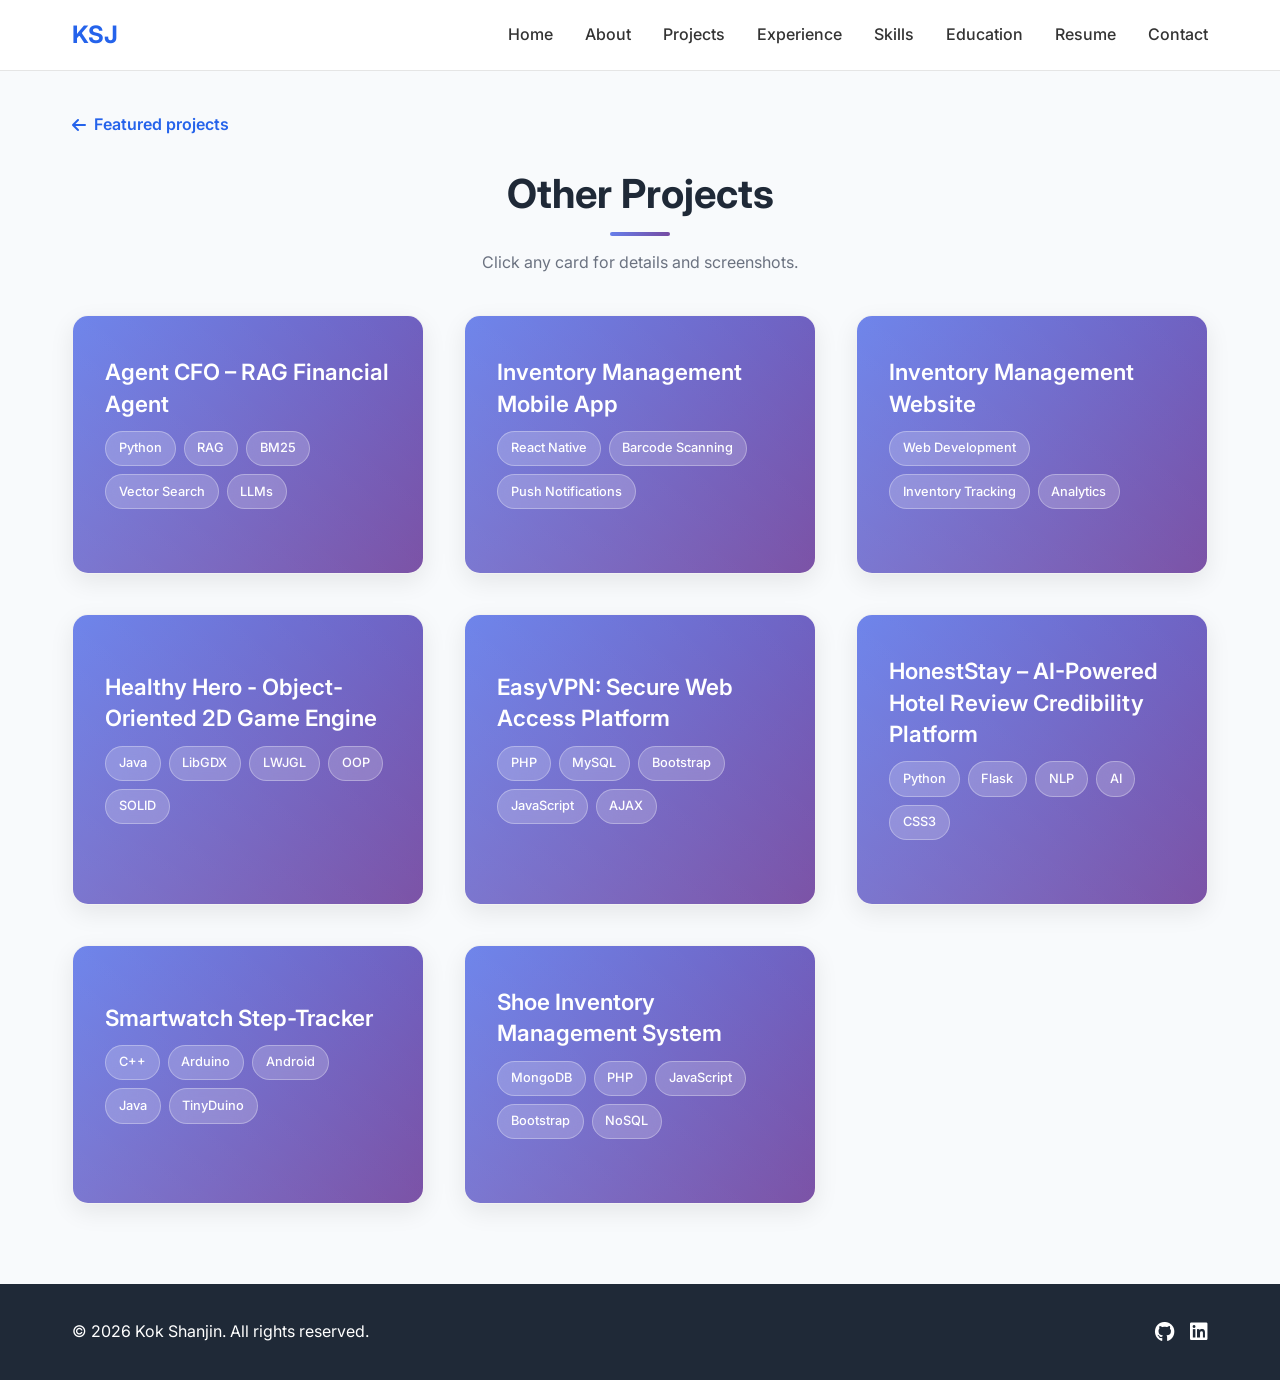
==== commit 555ea7bc: "reorder the layout" ====
--- a/other-projects.html
+++ b/other-projects.html
@@ -20,9 +20,9 @@
       <ul class="nav-menu">
         <li class="nav-item"><a href="index.html#home" class="nav-link">Home</a></li>
         <li class="nav-item"><a href="index.html#about" class="nav-link">About</a></li>
+        <li class="nav-item"><a href="index.html#projects" class="nav-link active">Projects</a></li>
         <li class="nav-item"><a href="index.html#experience" class="nav-link">Experience</a></li>
         <li class="nav-item"><a href="index.html#skills" class="nav-link">Skills</a></li>
-        <li class="nav-item"><a href="index.html#projects" class="nav-link active">Projects</a></li>
         <li class="nav-item"><a href="index.html#education" class="nav-link">Education</a></li>
         <li class="nav-item"><a href="index.html#resume" class="nav-link">Resume</a></li>
         <li class="nav-item"><a href="index.html#contact" class="nav-link">Contact</a></li>
